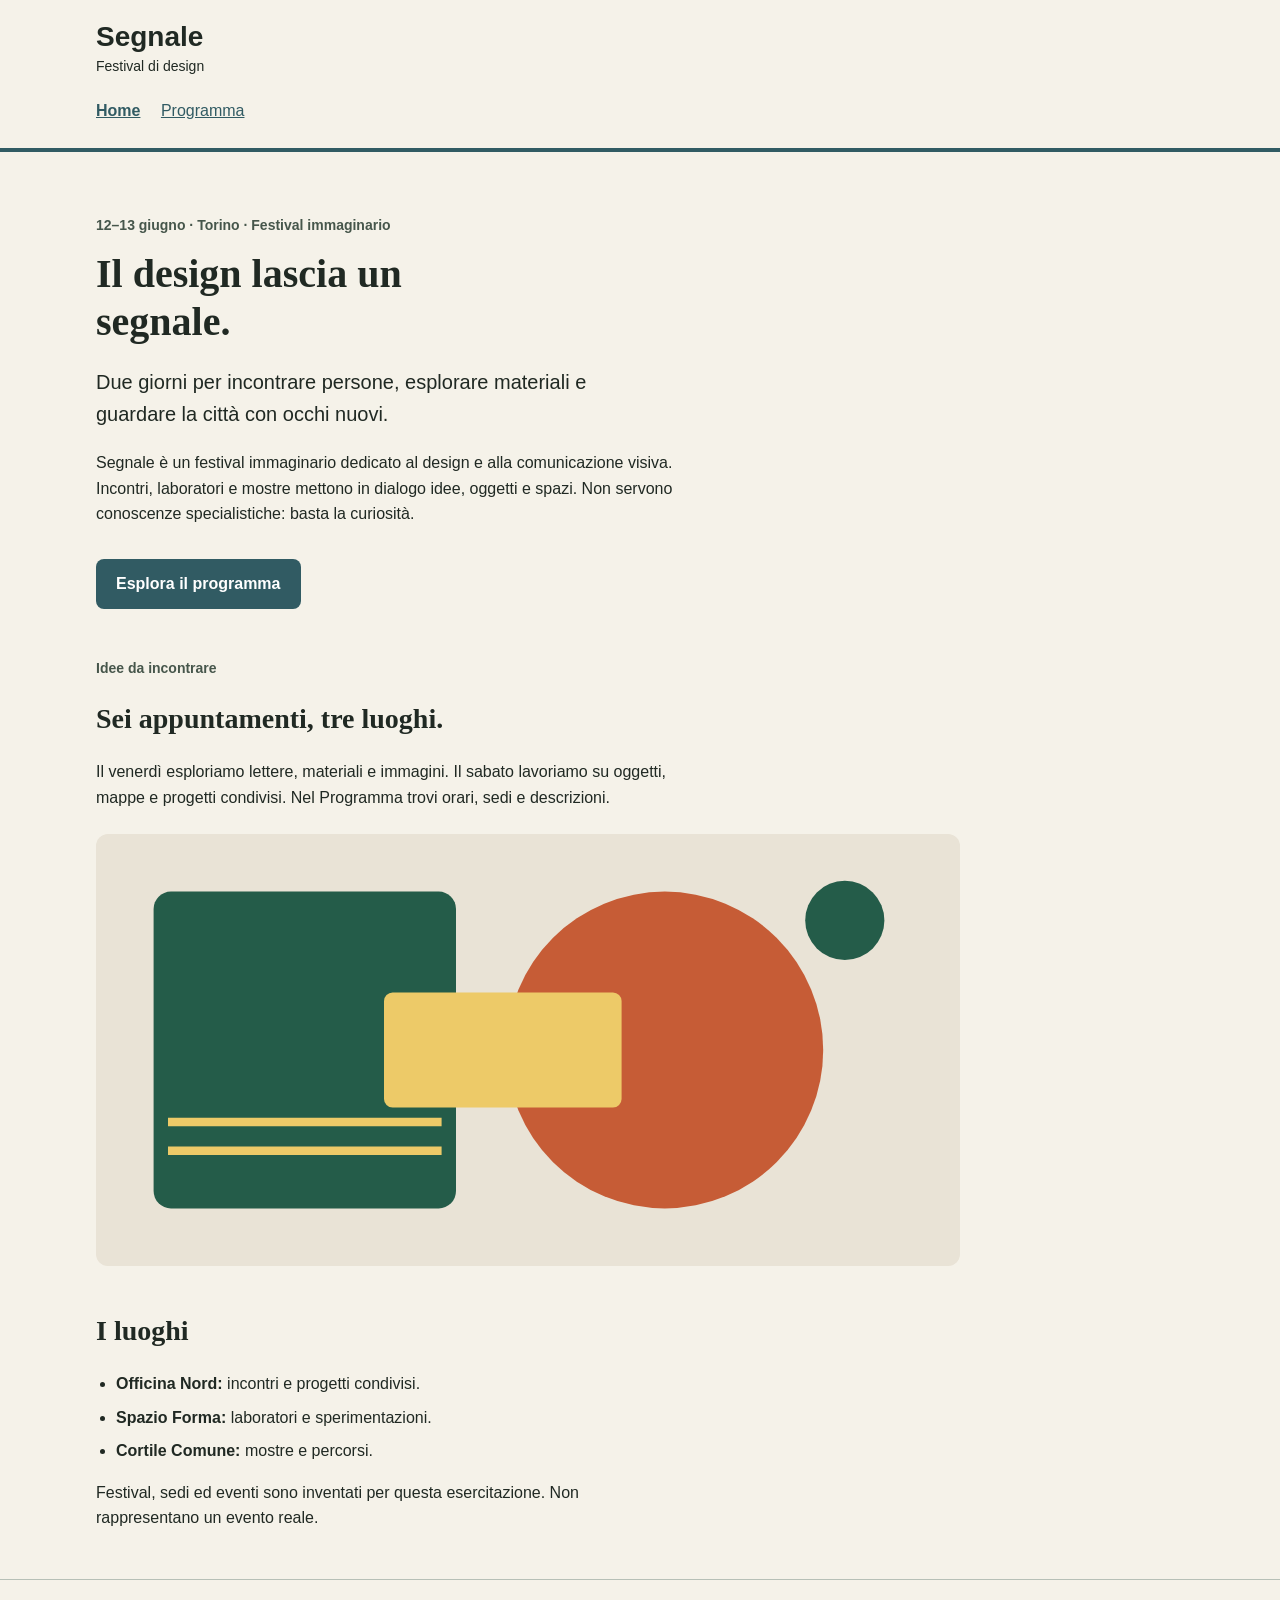
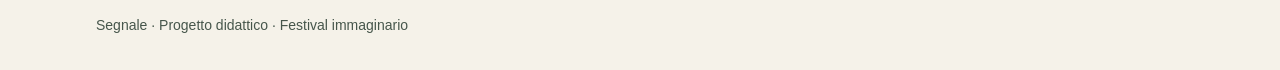
==== index.html @ 3cf70e60 "Commit iniziale: struttura e contenuti del sito Segnale" ====
<!doctype html>
<html lang="it">
<head>
  <meta charset="utf-8">
  <meta name="viewport" content="width=device-width, initial-scale=1">
  <title>Segnale — Festival di design</title>
  <link rel="stylesheet" href="style.css">
</head>
<body>
  <a class="skip-link" href="#contenuto">Vai al contenuto</a>
  <header class="site-header">
    <div class="container">
      <a class="brand" href="index.html">Segnale<span>Festival di design</span></a>
      <nav aria-label="Navigazione principale">
        <a href="index.html" aria-current="page">Home</a>
        <!-- Da completare: collegare questa voce alla pagina Programma. -->
        <a href="programma.html">Programma</a>
      </nav>
    </div>
  </header>

  <main id="contenuto" class="container">
    <section class="intro" aria-labelledby="titolo-home">
      <p class="eyebrow">12–13 giugno · Torino · Festival immaginario</p>
      <h1 id="titolo-home">Il design lascia un segnale.</h1>
      <p class="lead">Due giorni per incontrare persone, esplorare materiali e guardare la città con occhi nuovi.</p>
      <p class="reading-text">Segnale è un festival immaginario dedicato al design e alla comunicazione visiva. Incontri, laboratori e mostre mettono in dialogo idee, oggetti e spazi. Non servono conoscenze specialistiche: basta la curiosità.</p>
      <!-- Da completare: anche questo collegamento deve aprire il Programma. -->
      <a class="button-link" href="programma.html">Esplora il programma</a>
    </section>

    <section class="content-section" aria-labelledby="titolo-festival">
      <p class="eyebrow">Idee da incontrare</p>
      <h2 id="titolo-festival">Sei appuntamenti, tre luoghi.</h2>
      <p class="reading-text">Il venerdì esploriamo lettere, materiali e immagini. Il sabato lavoriamo su oggetti, mappe e progetti condivisi. Nel Programma trovi orari, sedi e descrizioni.</p>
      <img class="festival-image" src="assets/festival.svg" alt="Composizione geometrica di cerchi e rettangoli nei colori del festival" width="1200" height="600">
    </section>

    <section class="content-section" aria-labelledby="titolo-luoghi">
      <h2 id="titolo-luoghi">I luoghi</h2>
      <ul class="venues">
        <li><strong>Officina Nord:</strong> incontri e progetti condivisi.</li>
        <li><strong>Spazio Forma:</strong> laboratori e sperimentazioni.</li>
        <li><strong>Cortile Comune:</strong> mostre e percorsi.</li>
      </ul>
      <p class="reading-text">Festival, sedi ed eventi sono inventati per questa esercitazione. Non rappresentano un evento reale.</p>
    </section>
  </main>

  <footer class="site-footer"><div class="container"><p>Segnale · Progetto didattico · Festival immaginario</p></div></footer>
</body>
</html>
---- style.css ----
/* Stile iniziale: tipografia, colori e variabili CSS sono già predisposti.
   Lavoreremo su collegamenti, CSS condiviso e disposizione delle schede. */

/* Scelte comuni: ogni regola usa var() per richiamarne il valore. */
:root {
  --colore-primario: #315B63;
  --colore-primario-scuro: #23434A;
  --colore-sfondo: #f5f2e9;
  --colore-testo: #202923;
  --font-testo: Arial, Helvetica, sans-serif;
  --font-titoli: Georgia, "Times New Roman", serif;
}

* {
  box-sizing: border-box;
}

body {
  margin: 0;
  background: var(--colore-sfondo);
  color: var(--colore-testo);
  font-family: var(--font-testo);
  font-size: 1rem;
  line-height: 1.6;
}

a {
  color: var(--colore-primario);
}

a:hover {
  text-decoration-thickness: 3px;
}

a:focus-visible {
  outline: 3px solid var(--colore-testo);
  outline-offset: 4px;
}

.container {
  width: 92%;
  max-width: 68rem;
  margin: 0 auto;
}

.site-header {
  padding: 1.25rem 0;
  border-bottom: 4px solid var(--colore-primario);
}

.brand {
  display: inline-block;
  color: var(--colore-testo);
  font-size: 1.75rem;
  font-weight: bold;
  line-height: 1.2;
  text-decoration: none;
}

.brand span {
  display: block;
  margin-top: 0.25rem;
  font-size: 0.875rem;
  font-weight: normal;
}

nav {
  margin-top: 1rem;
}

nav a {
  display: inline-block;
  margin-right: 1rem;
  padding: 0.25rem 0;
}

nav a[aria-current="page"] {
  font-weight: bold;
}

.intro {
  padding: 3rem 0 1rem;
}

.eyebrow,
.event-meta {
  color: #46564b;
  font-size: 0.875rem;
  font-weight: bold;
}

h1,
h2,
h3 {
  font-family: var(--font-titoli);
  line-height: 1.2;
}

h1 {
  max-width: 18ch;
  margin: 0.75rem 0 1.25rem;
  font-size: 2.5rem;
}

h2 {
  font-size: 1.75rem;
}

h3 {
  margin: 0.5rem 0 0.75rem;
  font-size: 1.375rem;
}

.lead {
  max-width: 48ch;
  font-size: 1.25rem;
}

.reading-text {
  max-width: 65ch;
}

.button-link {
  display: inline-block;
  margin-top: 1rem;
  padding: 0.75rem 1.25rem;
  border-radius: 0.5rem;
  background: var(--colore-primario);
  color: #ffffff;
  font-weight: bold;
  text-decoration: none;
}

.button-link:hover {
  background: var(--colore-primario-scuro);
}

.content-section {
  margin: 2rem 0 3rem;
}

.festival-image {
  display: block;
  width: 100%;
  max-width: 54rem;
  height: auto;
  margin-top: 1.5rem;
  border-radius: 0.75rem;
}

.venues {
  padding-left: 1.25rem;
}

.venues li {
  margin-bottom: 0.5rem;
}

/* Qui inseriremo la regola .event-grid durante la demo. */
.event-grid {
  display: grid;
  grid-template-columns: repeat(2, minmax(0, 1fr));
  gap: 1.75rem;
}

.event-card {
  margin-bottom: 1.5rem;
  overflow: hidden;
  border: 1px solid #b7c0b7;
  border-radius: 0.75rem;
  background: #ffffff;
}

.event-card img {
  display: block;
  width: 100%;
  height: auto;
}

.event-body {
  padding: 1.25rem;
}

.event-body p:last-child {
  margin-bottom: 0;
}

.event-place {
  color: #46564b;
  font-size: 0.875rem;
}

.site-footer {
  padding: 1.25rem 0;
  border-top: 1px solid #b7c0b7;
  color: #46564b;
  font-size: 0.875rem;
}

.skip-link {
  position: absolute;
  top: -6rem;
  left: 1rem;
  padding: 0.75rem 1rem;
  background: #ffffff;
  color: var(--colore-testo);
}

.skip-link:focus {
  top: 1rem;
}

/* Qui aggiungeremo la media query durante la demo. */
@media (max-width: 599.99px) {
  .event-grid {
    grid-template-columns: 1fr;
  }
}

@media (min-width: 1024px) {
  .event-grid {
    grid-template-columns: repeat(3, minmax(0, 1fr));
  }
}
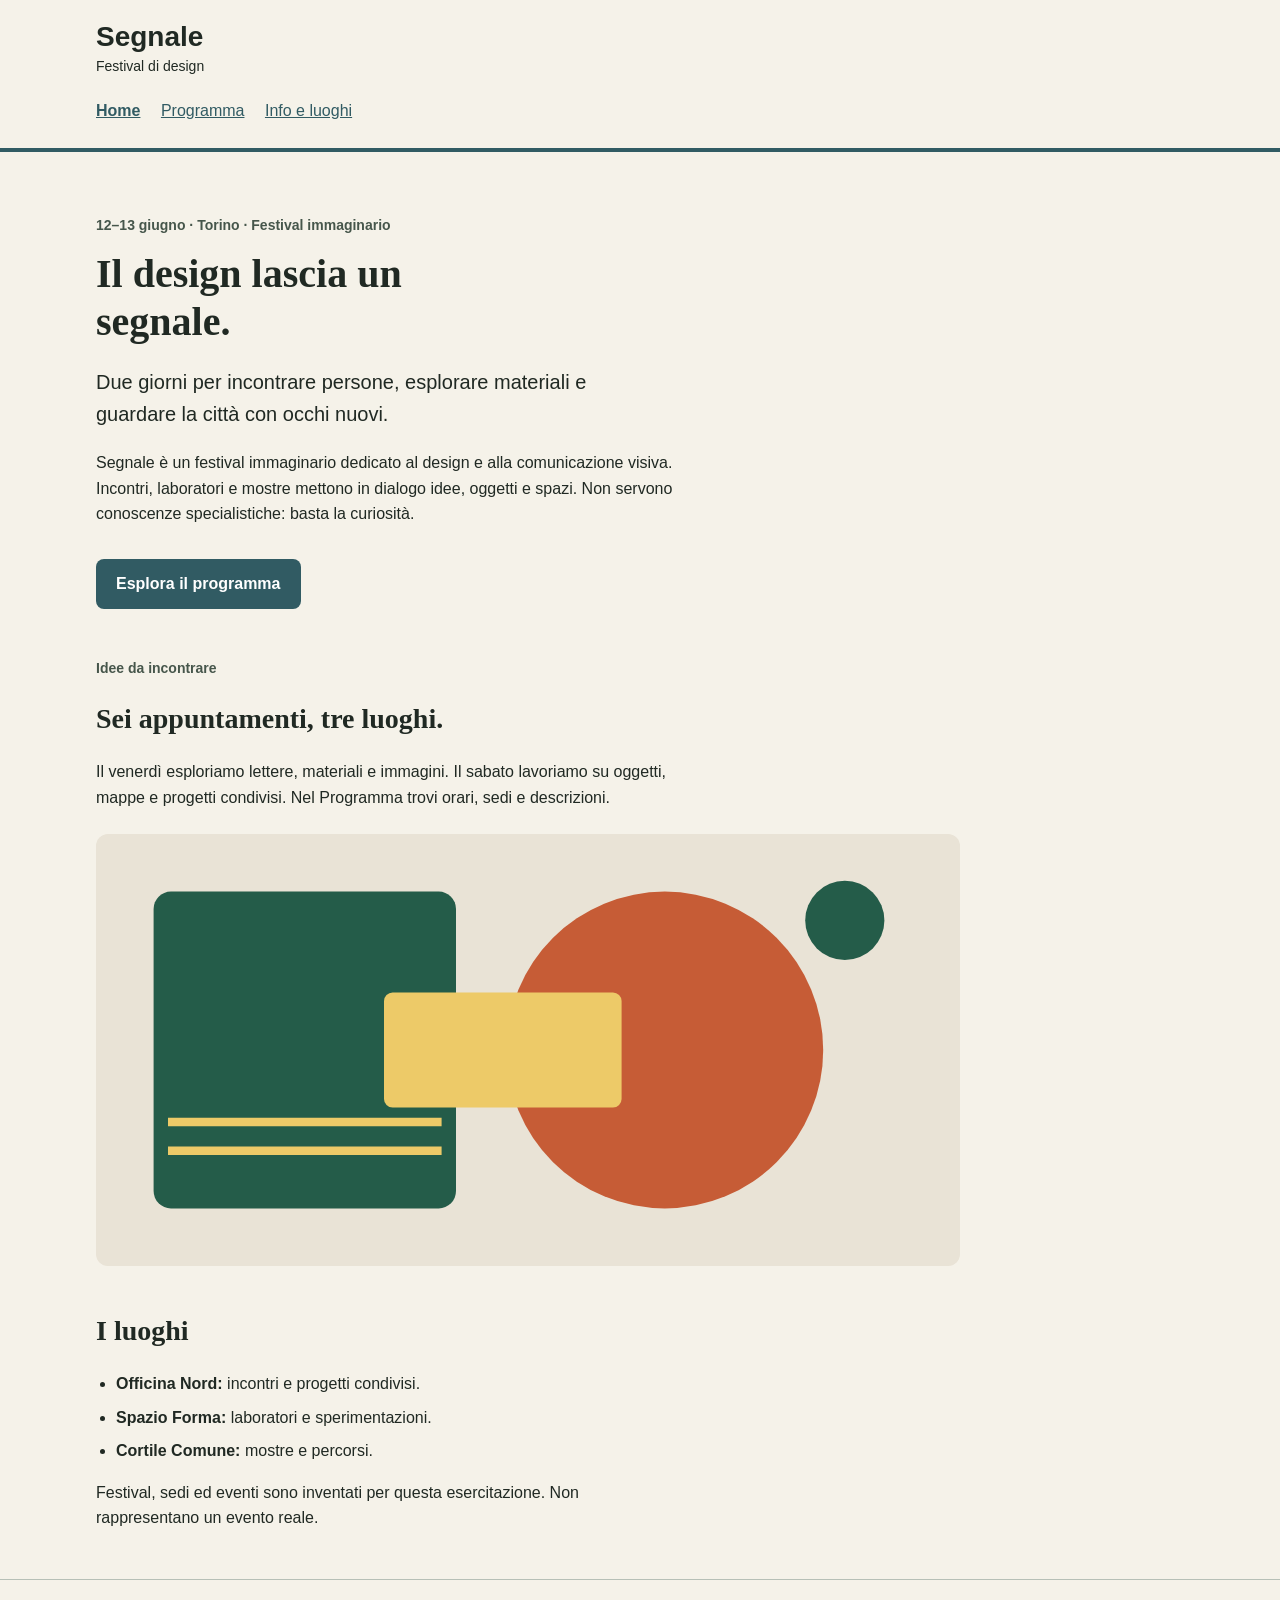
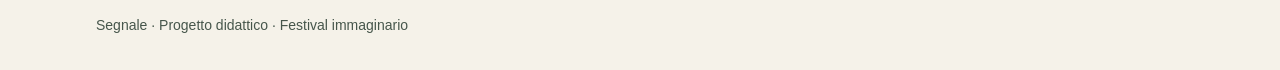
==== commit 2a94c765: "Esercitazione 6 - Info e luoghi" ====
--- a/index.html
+++ b/index.html
@@ -15,6 +15,7 @@
         <a href="index.html" aria-current="page">Home</a>
         <!-- Da completare: collegare questa voce alla pagina Programma. -->
         <a href="programma.html">Programma</a>
+        <a href="info.html">Info e luoghi</a>
       </nav>
     </div>
   </header>
--- a/style.css
+++ b/style.css
@@ -221,4 +221,87 @@
   .event-grid {
     grid-template-columns: repeat(3, minmax(0, 1fr));
   }
+}
+
+/* Galleria fotografica */
+
+.galleria-sedi {
+  width: 100%;
+  max-width: none;
+  margin: 2rem 0;
+  --swiper-navigation-color: var(--colore-primario);
+}
+
+.galleria-sedi .swiper-slide img {
+  display: block;
+  width: 100%;
+  height: 550px;
+  object-fit: cover;
+  border-radius: 8px;
+}
+
+.galleria-sedi figure {
+  margin: 0;
+}
+
+.galleria-sedi figcaption {
+  padding: 1rem 0;
+  line-height: 1.6;
+}
+
+/* Versione mobile */
+
+@media (max-width: 600px) {
+  .galleria-sedi .swiper-slide img {
+    height: 260px;
+  }
+}
+
+/* Mappa delle sedi */
+
+#mappa-sedi {
+  display: block;
+  width: 100%;
+  max-width: none;
+  height: 500px;
+  border: 0;
+  border-radius: 8px;
+  margin: 0 0 1rem;
+}
+
+.info-sedi {
+  width: 100%;
+  max-width: none;
+  margin: 0;
+}
+.info-sedi .sede {
+  padding: 1rem 0;
+  border-bottom: 1px solid #ccc;
+}
+
+.info-sedi .sede h4 {
+  margin: 0 0 0.5rem;
+}
+
+.info-sedi .sede p {
+  margin: 0 0 0.5rem;
+}
+
+.info-sedi .link-mappa {
+  display: inline-block;
+  margin-bottom: 2rem;
+}
+
+/* Posizione delle frecce della galleria */
+
+.galleria-sedi {
+  --swiper-navigation-top-offset: 275px;
+}
+
+/* Versione mobile */
+
+@media (max-width: 600px) {
+  .galleria-sedi {
+    --swiper-navigation-top-offset: 130px;
+  }
 }
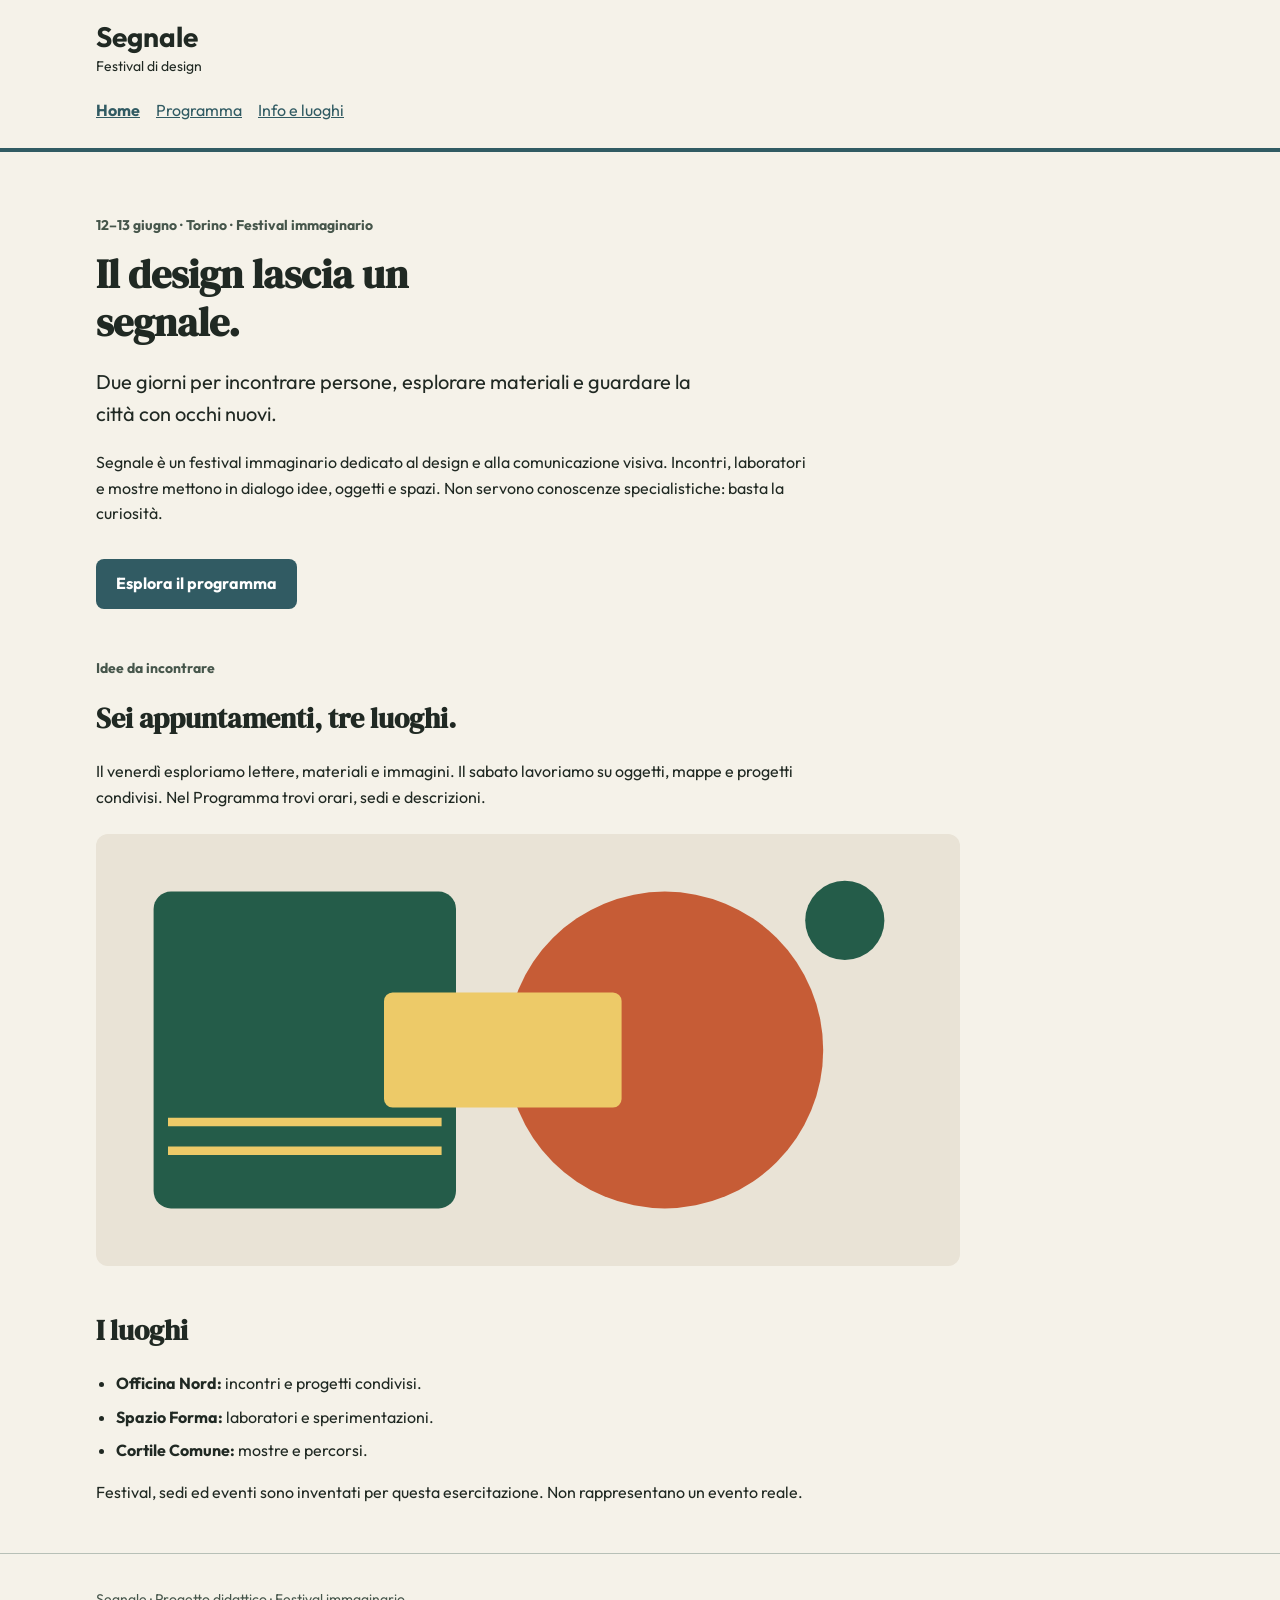
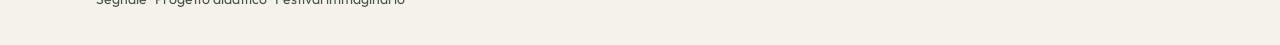
==== commit 453833d4: "Aggiorna il sito per l’esercitazione 7" ====
--- a/index.html
+++ b/index.html
@@ -4,6 +4,8 @@
   <meta charset="utf-8">
   <meta name="viewport" content="width=device-width, initial-scale=1">
   <title>Segnale — Festival di design</title>
+  <link rel="stylesheet" href="https://fonts.googleapis.com/css2?family=DM+Serif+Display:ital@0;1&display=swap">
+  <link rel="stylesheet" href="https://fonts.googleapis.com/css2?family=Outfit:wght@100..900&display=swap">
   <link rel="stylesheet" href="style.css">
 </head>
 <body>
@@ -13,7 +15,6 @@
       <a class="brand" href="index.html">Segnale<span>Festival di design</span></a>
       <nav aria-label="Navigazione principale">
         <a href="index.html" aria-current="page">Home</a>
-        <!-- Da completare: collegare questa voce alla pagina Programma. -->
         <a href="programma.html">Programma</a>
         <a href="info.html">Info e luoghi</a>
       </nav>
--- a/style.css
+++ b/style.css
@@ -7,8 +7,8 @@
   --colore-primario-scuro: #23434A;
   --colore-sfondo: #f5f2e9;
   --colore-testo: #202923;
-  --font-testo: Arial, Helvetica, sans-serif;
-  --font-titoli: Georgia, "Times New Roman", serif;
+  --font-testo: "Outfit", Arial, Helvetica, sans-serif;
+  --font-titoli:"DM Serif Display", Georgia, "Times New Roman", serif;
 }
 
 * {
@@ -44,6 +44,10 @@
 }
 
 .site-header {
+  position: sticky;
+  top: 0;
+  z-index: 10;
+  background: var(--colore-sfondo);
   padding: 1.25rem 0;
   border-bottom: 4px solid var(--colore-primario);
 }
@@ -66,16 +70,25 @@
 
 nav {
   margin-top: 1rem;
+  display: flex;
+  flex-direction: column;
+  align-items: flex-start;
+  gap: 0.5rem;
 }
 
 nav a {
-  display: inline-block;
-  margin-right: 1rem;
   padding: 0.25rem 0;
 }
 
 nav a[aria-current="page"] {
   font-weight: bold;
+}
+
+@media (min-width: 600px) {
+  nav {
+    flex-direction: row;
+    gap: 1rem;
+  }
 }
 
 .intro {
